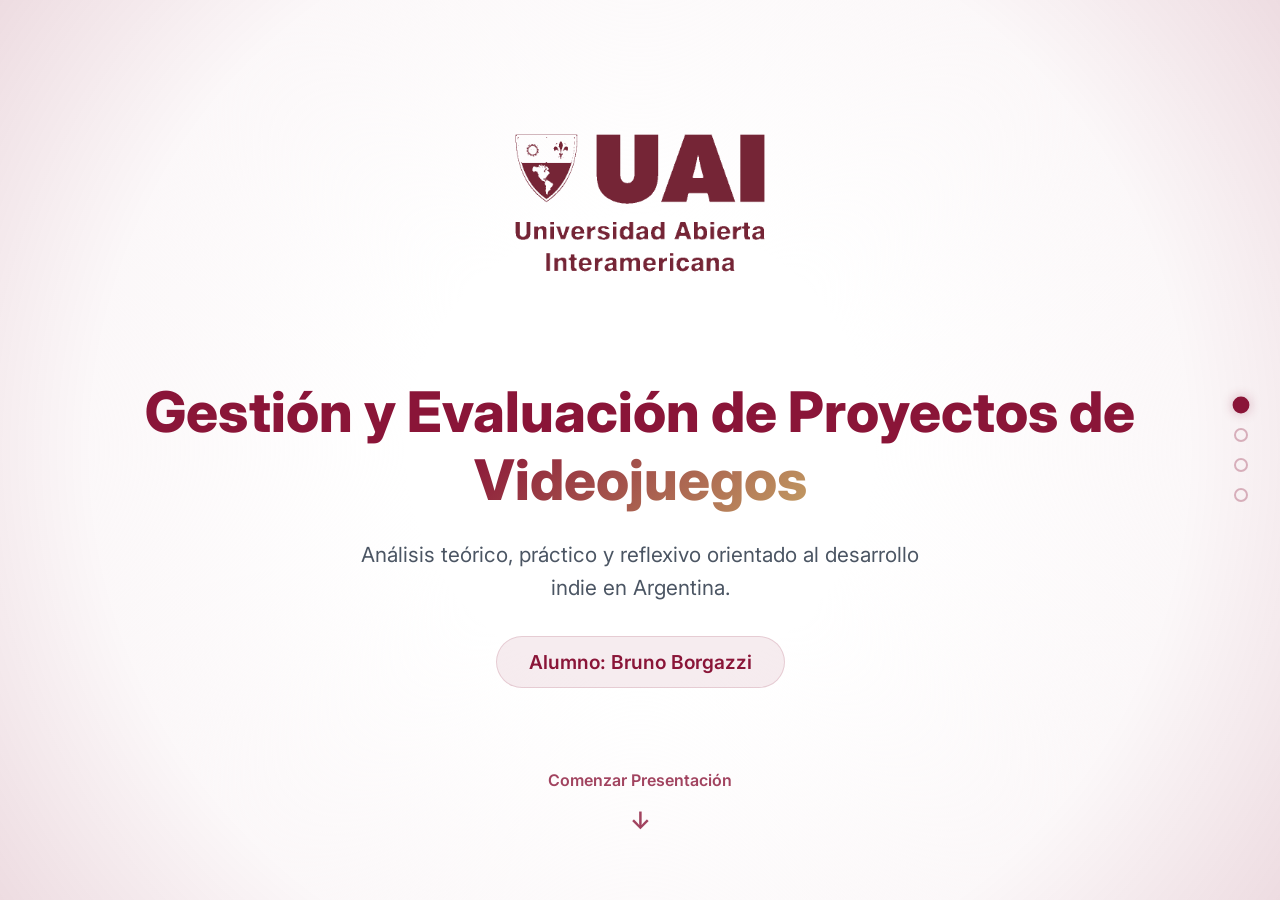
==== index.html @ 4db5673b "Initial commit con presentacion y analisis formal" ====
<!DOCTYPE html>
<html lang="es">
<head>
    <meta charset="UTF-8">
    <meta name="viewport" content="width=device-width, initial-scale=1.0">
    <title>Administración de Proyectos en Videojuegos - UAI</title>
    <meta name="description" content="Presentación interactiva de evaluación, planificación y viabilidad en proyectos de videojuegos indie.">
    <link rel="icon" type="image/svg+xml" href="favicon.svg">
    <link rel="preconnect" href="https://fonts.googleapis.com">
    <link rel="preconnect" href="https://fonts.gstatic.com" crossorigin>
    <link href="https://fonts.googleapis.com/css2?family=Inter:wght@300;400;600;800&display=swap" rel="stylesheet">
    <link rel="stylesheet" href="styles.css">
</head>
<body>
    <div class="background-effects">
    </div>

    <!-- Navegación lateral por puntos -->
    <nav class="slider-nav">
        <button class="nav-dot active" onclick="goToSlide(0)" title="Inicio"></button>
        <button class="nav-dot" onclick="goToSlide(1)" title="Parte I"></button>
        <button class="nav-dot" onclick="goToSlide(2)" title="Parte II"></button>
        <button class="nav-dot" onclick="goToSlide(3)" title="Parte III"></button>
    </nav>

    <!-- Contenedor Principal de la Presentación -->
    <div id="presentation">
        
        <!-- SLIDE 1: PORTADA -->
        <section class="slide active">
            <div class="slide-content slide-hero text-center">
                <div class="logo-container">
                    <img src="./LogoUAI-ezgif.com-remove-background.png" alt="Universidad Abierta Interamericana" class="uai-logo">
                </div>
                <h1>Gestión y Evaluación de Proyectos de <span class="text-gradient">Videojuegos</span></h1>
                <p class="subtitle">Análisis teórico, práctico y reflexivo orientado al desarrollo indie en Argentina.</p>
                <p class="student-name">Alumno: Bruno Borgazzi</p>
                
                <div class="scroll-indicator" onclick="goToSlide(1)">
                    <span>Comenzar Presentación</span>
                    <div class="arrow-down">↓</div>
                </div>
            </div>
        </section>

        <!-- SLIDE 2: PARTE I -->
        <section class="slide">
            <div class="slide-content glass-card">
                <h2 class="section-title">Parte I – Teoría</h2>
                
                <div class="content-block">
                    <h3>1. Evaluación Ex-ante, Durante y Ex-post</h3>
                    <ul class="styled-list">
                        <li><strong>Ex-ante (Antes):</strong> Fase de pre-producción. Determina si el proyecto debe hacerse. Analiza viabilidad económica, técnica y comercial. Resultado: GDD inicial.</li>
                        <li><strong>Durante (Desarrollo):</strong> Fase de producción. Monitoreo y control. Se revisan hitos (Milestones), presupuesto y calidad (ej. Scrum).</li>
                        <li><strong>Ex-post (Después):</strong> Post-lanzamiento. Análisis de resultados de ventas, recepción, y un "Post-Mortem" de lecciones aprendidas.</li>
                    </ul>
                </div>

                <div class="content-block">
                    <h3>2. Principales Criterios de Viabilidad</h3>
                    <div class="grid-cards">
                        <div class="mini-card">
                            <h4>Económica</h4>
                            <p>Fondos para el desarrollo y si el ROI esperado justifica el gasto. Financiamiento.</p>
                        </div>
                        <div class="mini-card">
                            <h4>Técnica</h4>
                            <p>Capacidad del equipo, soporte del motor gráfico y rendimiento en plataformas objetivo.</p>
                        </div>
                        <div class="mini-card">
                            <h4>Comercial</h4>
                            <p>Existencia de un mercado real, análisis del target y tendencias actuales.</p>
                        </div>
                    </div>
                </div>

                <div class="content-block">
                    <h3>3. PMI vs. Agile/Scrum</h3>
                    <div class="highlight-box">
                        <strong>Agile/Scrum es superior para Indies:</strong> El desarrollo está lleno de incertidumbre y Scrum permite probar rápido, fallar rápido y pivotar sin desperdiciar planificación rígida (como haría el PMI tradicional).
                    </div>
                </div>
            </div>
        </section>

        <!-- SLIDE 3: PARTE II -->
        <section class="slide">
            <div class="slide-content glass-card slide-scrollable">
                <h2 class="section-title">Parte II – Práctica <span class="subtitle-inline">Proyecto: "Chrono-Thief"</span></h2>
                
                <div class="content-block">
                    <h3>1. Plan de Proyecto</h3>
                    <ul class="styled-list">
                        <li><strong>Objetivos:</strong> Publicar en Steam en 12 meses, logrando 10,000 copias en Q1.</li>
                    </ul>
                    
                    <h4>Cronograma (Hitos)</h4>
                    <div class="timeline">
                        <div class="timeline-item"><strong>Mes 1-2:</strong> Pre-producción (GDD, Prototipo)</div>
                        <div class="timeline-item"><strong>Mes 3-4:</strong> Vertical Slice (1 nivel pulido)</div>
                        <div class="timeline-item"><strong>Mes 5-8:</strong> Producción de contenido</div>
                        <div class="timeline-item"><strong>Mes 9-10:</strong> Finalización e Integración</div>
                        <div class="timeline-item"><strong>Mes 11-12:</strong> QA, Beta Testing y Lanzamiento</div>
                    </div>

                    <p><strong>Presupuesto: $97,350 USD</strong> (Sueldos, Freelance, Licencias, Marketing, Contingencia)</p>
                </div>

                <div class="content-block">
                    <h3>2. Matriz de Evaluación de Riesgos</h3>
                    <div class="table-container">
                        <table>
                            <thead>
                                <tr>
                                    <th>Riesgo</th>
                                    <th>Probabilidad</th>
                                    <th>Impacto</th>
                                    <th>Mitigación</th>
                                </tr>
                            </thead>
                            <tbody>
                                <tr>
                                    <td>Retraso en arte</td>
                                    <td><span class="badge high">Alta</span></td>
                                    <td><span class="badge high">Alto</span></td>
                                    <td>Reducir scope; usar placeholders.</td>
                                </tr>
                                <tr>
                                    <td>Fuga de personal</td>
                                    <td><span class="badge medium">Media</span></td>
                                    <td><span class="badge critical">Crítico</span></td>
                                    <td>Código limpio; Control de Versiones.</td>
                                </tr>
                                <tr>
                                    <td>Falta presupuesto</td>
                                    <td><span class="badge medium">Media</span></td>
                                    <td><span class="badge critical">Crítico</span></td>
                                    <td>Buscar funding temprano; plan de recorte.</td>
                                </tr>
                                <tr>
                                    <td>Bugs críticos</td>
                                    <td><span class="badge high">Alta</span></td>
                                    <td><span class="badge medium">Medio</span></td>
                                    <td>QA y playtesting desde el mes 3.</td>
                                </tr>
                            </tbody>
                        </table>
                    </div>
                </div>

                <div class="content-block">
                    <h3>3. Informe de Viabilidad</h3>
                    <p>El proyecto es <strong>factible</strong> controlando el alcance. Económicamente realista para la región (requiere publisher post-Vertical Slice). Bajo riesgo técnico y buen mercado de nicho en Steam.</p>
                </div>
            </div>
        </section>

        <!-- SLIDE 4: PARTE III -->
        <section class="slide">
            <div class="slide-content glass-card">
                <h2 class="section-title">Parte III – Reflexión Crítica</h2>
                
                <div class="content-block">
                    <h3>1. Rol de la administración en Argentina</h3>
                    <p>En el país, es una herramienta de <strong>supervivencia</strong>. Las variables macroeconómicas obligan a la agilidad; un mal cálculo devela los fondos. Agile es vital para tener productos listos rápidamente. Además, es clave gestionar sin <em>crunch</em> para retener el talento local frente al mercado exterior.</p>
                </div>

                <div class="content-block">
                    <h3>2. Escalabilidad a nivel Global/AAA</h3>
                    <ul class="styled-list">
                        <li><strong>Modelo Híbrido:</strong> Cascada para planificación macro con inversores, y Scrum para equipos pequeños (escuadrones).</li>
                        <li><strong>Departamentalización:</strong> Roles dedicados estrictos (Productor Ejecutivo, QA Leads, Directores de Arte).</li>
                        <li><strong>Gestión de Riesgos Internacional:</strong> Contemplar presupuesto para localización masiva, certificación en consolas (TRC/Lotcheck) y eventos globales.</li>
                    </ul>
                </div>
                
                <div class="scroll-indicator end-presentation" onclick="goToSlide(0)">
                    <span>Volver al Inicio</span>
                    <div class="arrow-down" style="transform: rotate(180deg);">↑</div>
                </div>
            </div>
        </section>

    </div>

    <script>
        const slides = document.querySelectorAll('.slide');
        const dots = document.querySelectorAll('.nav-dot');
        let currentSlide = 0;
        let isAnimating = false;
        let isMobile = window.innerWidth <= 768;

        window.addEventListener('resize', () => {
            isMobile = window.innerWidth <= 768;
        });

        function goToSlide(n) {
            if (isAnimating || n < 0 || n >= slides.length || n === currentSlide) return;
            isAnimating = true;
            
            // Determinar dirección de animación
            const direction = n > currentSlide ? 1 : -1;
            
            // Actualizar visualmente la clase active de las diapositivas
            slides[currentSlide].classList.remove('active');
            
            if (isMobile) {
                slides[currentSlide].style.transform = `translateX(${direction * -50}px)`;
            } else {
                slides[currentSlide].style.transform = `translateY(${direction * -20}px)`;
            }
            
            slides[currentSlide].style.opacity = '0';
            slides[currentSlide].style.visibility = 'hidden';

            currentSlide = n;
            
            slides[currentSlide].classList.add('active');
            slides[currentSlide].style.transform = isMobile ? 'translateX(0)' : 'translateY(0)';
            slides[currentSlide].style.opacity = '1';
            slides[currentSlide].style.visibility = 'visible';

            // Actualizar puntos de navegación
            dots.forEach(dot => dot.classList.remove('active'));
            dots[currentSlide].classList.add('active');

            setTimeout(() => { isAnimating = false; }, 800);
        }

        // Evento de scroll (rueda del ratón o trackpad)
        window.addEventListener('wheel', (e) => {
            // Si es móvil, no cambiamos de slide con scroll vertical para dejar leer tranquilo
            if (isMobile) return; 

            // Ignorar scroll si estamos haciendo scroll dentro de una slide muy larga
            const scrollableElement = slides[currentSlide].querySelector('.slide-scrollable');
            if (scrollableElement) {
                const isScrollingDown = e.deltaY > 0;
                const isScrollingUp = e.deltaY < 0;
                
                const isAtTop = scrollableElement.scrollTop === 0;
                const isAtBottom = scrollableElement.scrollTop + scrollableElement.clientHeight >= scrollableElement.scrollHeight - 1;

                if ((isScrollingDown && !isAtBottom) || (isScrollingUp && !isAtTop)) {
                    return; // Permitir el scroll interno del elemento
                }
            }

            if (e.deltaY > 50) {
                goToSlide(currentSlide + 1);
            } else if (e.deltaY < -50) {
                goToSlide(currentSlide - 1);
            }
        });

        // Eventos de teclado (flechas)
        window.addEventListener('keydown', (e) => {
            if (e.key === 'ArrowDown' || e.key === 'ArrowRight' || e.key === ' ') {
                goToSlide(currentSlide + 1);
            } else if (e.key === 'ArrowUp' || e.key === 'ArrowLeft') {
                goToSlide(currentSlide - 1);
            }
        });

        // Eventos táctiles para móviles (Solo Horizontal / Libro)
        let touchStartX = 0;
        let touchEndX = 0;

        window.addEventListener('touchstart', e => { 
            // En móvil detectamos el movimiento horizontal (X)
            touchStartX = e.changedTouches[0].screenX; 
        });
        
        window.addEventListener('touchend', e => { 
            if (isMobile) {
                touchEndX = e.changedTouches[0].screenX; 
                // Deslizar izquierda pasa a la siguiente, deslizar derecha a la anterior
                if (touchStartX - touchEndX > 50) goToSlide(currentSlide + 1);
                if (touchStartX - touchEndX < -50) goToSlide(currentSlide - 1);
            }
        });

    </script>
</body>
</html>
---- styles.css ----
:root {
    /* UAI Formal Theme - Light Mode */
    --bg-color: #ffffff;
    --text-main: #1f2937;
    --text-muted: #4b5563;
    --primary: #8a1538; /* UAI Burgundy/Bordeaux */
    --primary-glow: rgba(138, 21, 56, 0.1);
    --secondary: #c29b62; /* Gold accent */
    --glass-bg: rgba(255, 255, 255, 0.85);
    --glass-border: rgba(138, 21, 56, 0.15);
    
    --badge-high: #d97706; /* Darker for light bg */
    --badge-medium: #2563eb;
    --badge-critical: #dc2626;
}

* {
    margin: 0;
    padding: 0;
    box-sizing: border-box;
}

body {
    font-family: 'Inter', sans-serif;
    background-color: var(--bg-color);
    color: var(--text-main);
    line-height: 1.6;
    overflow: hidden; /* Evitar el scroll del navegador general */
    position: relative;
    height: 100vh;
    width: 100vw;
}

/* Background effects */
.background-effects {
    position: fixed;
    top: 0;
    left: 0;
    width: 100vw;
    height: 100vh;
    z-index: -1;
    overflow: hidden;
    background: radial-gradient(circle at center, #ffffff 30%, rgba(138, 21, 56, 0.03) 70%, rgba(138, 21, 56, 0.15) 100%);
}



/* Slide Navigation Dots */
.slider-nav {
    position: fixed;
    right: 2rem;
    top: 50%;
    transform: translateY(-50%);
    display: flex;
    flex-direction: column;
    gap: 1rem;
    z-index: 100;
}

.nav-dot {
    width: 14px;
    height: 14px;
    border-radius: 50%;
    border: 2px solid rgba(138, 21, 56, 0.3);
    background: transparent;
    cursor: pointer;
    transition: all 0.3s ease;
}

.nav-dot:hover {
    border-color: var(--primary);
    background: rgba(138, 21, 56, 0.1);
}

.nav-dot.active {
    background: var(--primary);
    border-color: var(--primary);
    transform: scale(1.2);
    box-shadow: 0 0 10px rgba(138, 21, 56, 0.3);
}

/* Presentation Container */
#presentation {
    width: 100%;
    height: 100%;
    position: relative;
}

/* Slide Styling */
.slide {
    position: absolute;
    top: 0;
    left: 0;
    width: 100%;
    height: 100%;
    display: flex;
    align-items: center;
    justify-content: center;
    padding: 2rem 4rem;
    opacity: 0;
    visibility: hidden;
    transform: translateY(20px);
    transition: opacity 0.8s ease, transform 0.8s ease, visibility 0.8s;
}

.slide.active {
    opacity: 1;
    visibility: visible;
    transform: translateY(0);
}

.slide-content {
    max-width: 1000px;
    width: 100%;
    max-height: 90vh; /* Permite scroll interno si es muy largo */
}

.slide-scrollable {
    overflow-y: auto;
    padding-right: 1rem;
}

/* Custom Scrollbar for internal scroll */
.slide-scrollable::-webkit-scrollbar {
    width: 8px;
}
.slide-scrollable::-webkit-scrollbar-track {
    background: rgba(138, 21, 56, 0.05); 
    border-radius: 4px;
}
.slide-scrollable::-webkit-scrollbar-thumb {
    background: var(--primary); 
    border-radius: 4px;
}

/* Hero Slide */
.slide-hero {
    display: flex;
    flex-direction: column;
    align-items: center;
    justify-content: center;
}

.text-center {
    text-align: center;
}

.logo-container {
    margin-bottom: 2rem;
    background: transparent;
    padding: 0;
}

.uai-logo {
    max-width: 280px;
    height: auto;
    object-fit: contain;
}

h1 {
    font-size: 3.5rem;
    font-weight: 800;
    margin-bottom: 1.5rem;
    line-height: 1.2;
    color: var(--primary);
}

.text-gradient {
    background: linear-gradient(135deg, var(--primary), var(--secondary));
    -webkit-background-clip: text;
    -webkit-text-fill-color: transparent;
    background-clip: text;
}

.subtitle {
    font-size: 1.3rem;
    color: var(--text-muted);
    font-weight: 400;
    max-width: 600px;
    margin: 0 auto;
}

.student-name {
    font-size: 1.2rem;
    font-weight: 600;
    color: var(--primary);
    margin-top: 2rem;
    background: rgba(138, 21, 56, 0.08);
    padding: 0.6rem 2rem;
    border-radius: 30px;
    border: 1px solid rgba(138, 21, 56, 0.15);
}

.scroll-indicator {
    margin-top: 4rem;
    cursor: pointer;
    display: flex;
    flex-direction: column;
    align-items: center;
    color: var(--primary);
    font-weight: 600;
    opacity: 0.8;
    transition: opacity 0.3s, transform 0.3s;
}

.scroll-indicator:hover {
    opacity: 1;
    transform: translateY(5px);
}

.arrow-down {
    margin-top: 0.5rem;
    font-size: 1.5rem;
    animation: bounce 2s infinite;
}

@keyframes bounce {
    0%, 20%, 50%, 80%, 100% { transform: translateY(0); }
    40% { transform: translateY(-10px); }
    60% { transform: translateY(-5px); }
}

/* Glass Cards */
.glass-card {
    background: var(--glass-bg);
    backdrop-filter: blur(12px);
    -webkit-backdrop-filter: blur(12px);
    border: 1px solid var(--glass-border);
    border-radius: 16px;
    padding: 3rem;
    box-shadow: 0 10px 40px rgba(0, 0, 0, 0.05);
    border-top: 4px solid var(--primary); /* Accento formal en borde superior */
}

.section-title {
    font-size: 2.2rem;
    font-weight: 700;
    margin-bottom: 2rem;
    border-bottom: 2px solid var(--glass-border);
    padding-bottom: 0.5rem;
    display: flex;
    align-items: center;
    gap: 1rem;
    color: var(--primary);
}

.subtitle-inline {
    font-size: 1rem;
    font-weight: 600;
    color: var(--primary);
    background: rgba(194, 155, 98, 0.2);
    padding: 0.2rem 0.8rem;
    border-radius: 20px;
}

.content-block {
    margin-bottom: 1.8rem;
}

.content-block h3 {
    font-size: 1.4rem;
    color: var(--primary);
    margin-bottom: 0.8rem;
}

.content-block h4 {
    font-size: 1.1rem;
    color: var(--text-muted);
    margin: 1.5rem 0 0.5rem;
    font-weight: 600;
}

/* Typography & Lists */
p {
    margin-bottom: 1rem;
}

.styled-list {
    list-style: none;
}

.styled-list li {
    position: relative;
    padding-left: 1.5rem;
    margin-bottom: 0.8rem;
}

.styled-list li::before {
    content: "■";
    position: absolute;
    left: 0;
    color: var(--secondary);
    font-size: 0.8em;
    top: 0.25em;
}

/* Highlight Box */
.highlight-box {
    background: rgba(138, 21, 56, 0.05);
    border-left: 4px solid var(--primary);
    padding: 1.2rem 1.5rem;
    border-radius: 0 8px 8px 0;
    margin-top: 1rem;
}

/* Grid Cards */
.grid-cards {
    display: grid;
    grid-template-columns: repeat(auto-fit, minmax(200px, 1fr));
    gap: 1rem;
    margin-top: 1rem;
}

.mini-card {
    background: #ffffff;
    border: 1px solid var(--glass-border);
    padding: 1.2rem;
    border-radius: 12px;
    box-shadow: 0 2px 10px rgba(0,0,0,0.02);
}

.mini-card h4 {
    margin-top: 0;
    color: var(--primary);
    border-bottom: 1px solid var(--glass-border);
    padding-bottom: 0.5rem;
}

/* Timeline */
.timeline {
    border-left: 2px solid var(--secondary);
    padding-left: 1.5rem;
    margin-top: 1rem;
    margin-bottom: 1rem;
}

.timeline-item {
    position: relative;
    margin-bottom: 0.5rem;
}

.timeline-item::before {
    content: "";
    position: absolute;
    left: -1.85rem;
    top: 0.4rem;
    width: 10px;
    height: 10px;
    border-radius: 50%;
    background: var(--primary);
    box-shadow: 0 0 10px var(--primary-glow);
}

/* Tables */
.table-container {
    overflow-x: auto;
    margin-top: 1rem;
}

table {
    width: 100%;
    border-collapse: collapse;
    background: #ffffff;
    border-radius: 8px;
    overflow: hidden;
    border: 1px solid var(--glass-border);
}

th, td {
    padding: 0.8rem 1rem;
    text-align: left;
    border-bottom: 1px solid var(--glass-border);
}

th {
    background: rgba(138, 21, 56, 0.05);
    font-weight: 700;
    color: var(--primary);
}

tr:hover td {
    background: rgba(138, 21, 56, 0.02);
}

/* Badges */
.badge {
    padding: 0.2rem 0.6rem;
    border-radius: 12px;
    font-size: 0.85rem;
    font-weight: 600;
}

.badge.high { background: rgba(245, 158, 11, 0.15); color: var(--badge-high); }
.badge.medium { background: rgba(59, 130, 246, 0.15); color: var(--badge-medium); }
.badge.critical { background: rgba(239, 68, 68, 0.15); color: var(--badge-critical); }

/* Responsive / Mobile */
@media (max-width: 768px) {
    body {
        font-size: 15px; /* Un poquito más grande para mejor lectura */
    }

    .slide { 
        padding: 2.5rem 1rem 3rem 1rem; /* Reducimos el padding general */
        align-items: flex-start; 
    }

    .slide-content {
        max-height: 88vh; /* Aprovechamos casi toda la altura */
    }

    /* Quitamos el "modal" para dejar el texto libre y aprovechar todo el ancho */
    .glass-card { 
        background: transparent;
        backdrop-filter: none;
        -webkit-backdrop-filter: none;
        border: none;
        box-shadow: none;
        padding: 0;
        border-top: none;
    }

    .uai-logo {
        max-width: 180px;
    }

    h1 { 
        font-size: 2rem; 
        margin-bottom: 1rem;
    }

    .subtitle {
        font-size: 1.1rem;
    }

    .student-name {
        font-size: 1rem;
        padding: 0.5rem 1.5rem;
        margin-top: 1.5rem;
    }

    .section-title { 
        font-size: 1.6rem; 
        flex-direction: column;
        align-items: flex-start;
        gap: 0.5rem;
        border-bottom-width: 3px; /* Reforzamos la línea ya que no hay borde de tarjeta */
    }

    .content-block {
        margin-bottom: 1.5rem;
    }

    .content-block h3 {
        font-size: 1.25rem;
    }

    /* Slider Nav abajo horizontal en móviles */
    .slider-nav { 
        top: auto;
        bottom: 1rem;
        right: 50%;
        transform: translateX(50%);
        flex-direction: row;
        background: rgba(255, 255, 255, 0.9); /* Fondecito sutil para que los botones se vean bien */
        padding: 0.3rem 1rem;
        border-radius: 20px;
        box-shadow: 0 2px 10px rgba(0,0,0,0.05);
    }

    .nav-dot {
        width: 12px;
        height: 12px;
    }
}
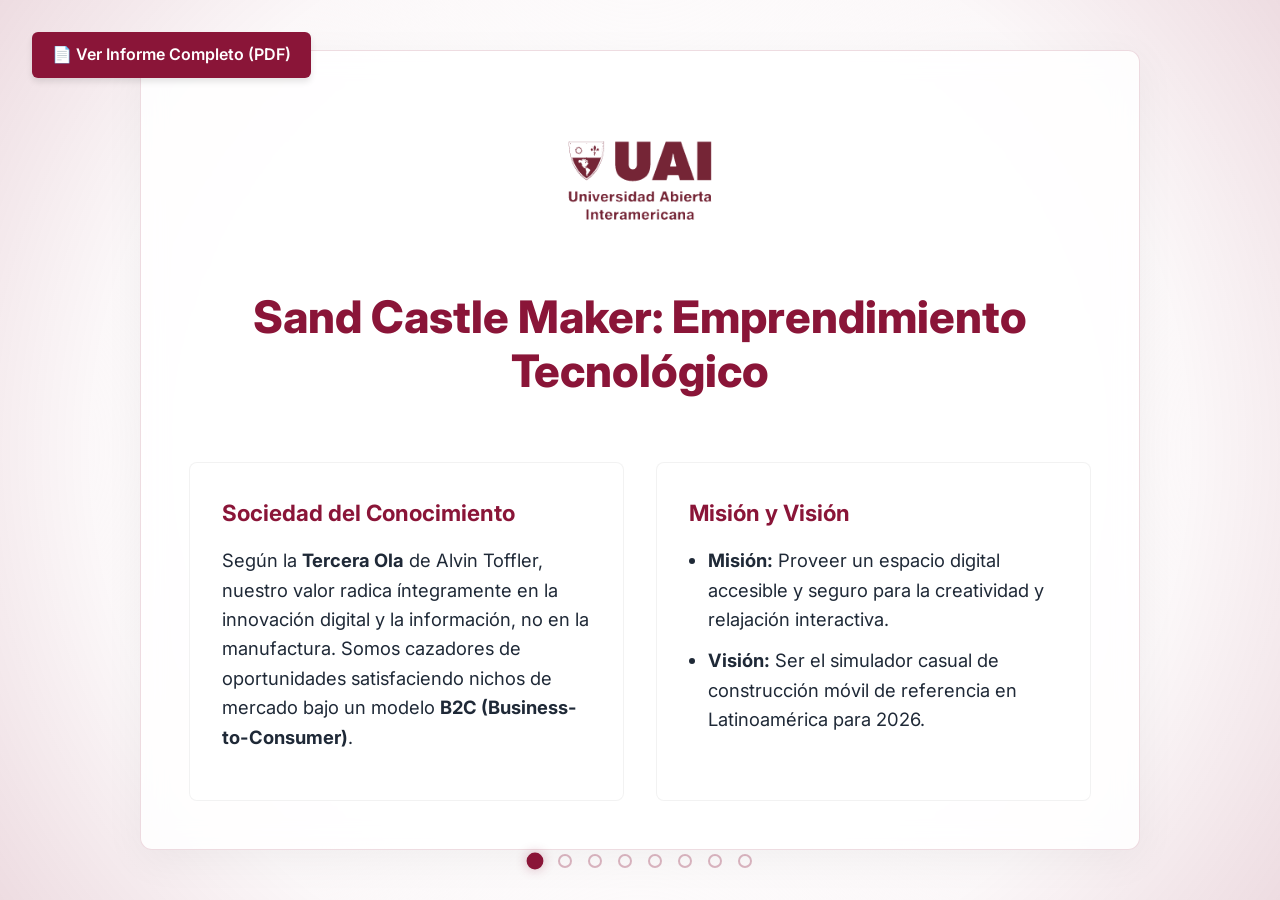
==== commit 31554f2f: "Set index.html to new presentation" ====
--- a/index.html
+++ b/index.html
@@ -3,181 +3,241 @@
 <head>
     <meta charset="UTF-8">
     <meta name="viewport" content="width=device-width, initial-scale=1.0">
-    <title>Administración de Proyectos en Videojuegos - UAI</title>
-    <meta name="description" content="Presentación interactiva de evaluación, planificación y viabilidad en proyectos de videojuegos indie.">
+    <title>Modelo de Negocios - Sand Castle Maker</title>
     <link rel="icon" type="image/svg+xml" href="favicon.svg">
     <link rel="preconnect" href="https://fonts.googleapis.com">
     <link rel="preconnect" href="https://fonts.gstatic.com" crossorigin>
     <link href="https://fonts.googleapis.com/css2?family=Inter:wght@300;400;600;800&display=swap" rel="stylesheet">
     <link rel="stylesheet" href="styles.css">
+    <style>
+        .pdf-button { position: fixed; top: 2rem; left: 2rem; z-index: 1000; background-color: var(--primary); color: white; padding: 10px 20px; border-radius: 6px; text-decoration: none; font-weight: 600; box-shadow: 0 4px 6px rgba(0,0,0,0.1); transition: all 0.3s ease; display: flex; align-items: center; gap: 8px; }
+        .pdf-button:hover { transform: scale(1.05); background-color: #6a0d28; color: white; }
+        .slider-nav { top: auto; bottom: 2rem; right: 50%; transform: translateX(50%); flex-direction: row; }
+        .slide { transform: translateX(50vw); }
+        .slide-content { max-width: 1000px; width: 100%; }
+        .glass-card { background: var(--glass-bg); border: 1px solid var(--glass-border); padding: 3rem; border-radius: 12px; }
+        .uai-logo { max-height: 160px; margin-bottom: 2rem; }
+        .grid-2 { display: grid; grid-template-columns: 1fr 1fr; gap: 2rem; text-align: left; margin-top: 2rem; }
+        .card-inner { background: rgba(255,255,255,0.6); padding: 2rem; border-radius: 8px; border: 1px solid rgba(0,0,0,0.05); }
+        h3 { color: var(--primary); margin-bottom: 15px; font-size: 1.4rem; }
+        ul { padding-left: 1.2rem; }
+        li { margin-bottom: 12px; font-size: 1.15rem; line-height: 1.6; }
+        p { font-size: 1.15rem; line-height: 1.6; }
+    </style>
 </head>
 <body>
-    <div class="background-effects">
-    </div>
-
-    <!-- Navegación lateral por puntos -->
+    <div class="background-effects"></div>
+
+    <a href="formal_scm.html" class="pdf-button" target="_blank">
+        📄 Ver Informe Completo (PDF)
+    </a>
+
     <nav class="slider-nav">
-        <button class="nav-dot active" onclick="goToSlide(0)" title="Inicio"></button>
-        <button class="nav-dot" onclick="goToSlide(1)" title="Parte I"></button>
-        <button class="nav-dot" onclick="goToSlide(2)" title="Parte II"></button>
-        <button class="nav-dot" onclick="goToSlide(3)" title="Parte III"></button>
+        <button class="nav-dot active" onclick="goToSlide(0)" title="1. Identidad"></button>
+        <button class="nav-dot" onclick="goToSlide(1)" title="2. Contexto (PESTEL)"></button>
+        <button class="nav-dot" onclick="goToSlide(2)" title="3. Segmentación"></button>
+        <button class="nav-dot" onclick="goToSlide(3)" title="4. Estrategia (Porter)"></button>
+        <button class="nav-dot" onclick="goToSlide(4)" title="5. Comercialización (4Ps)"></button>
+        <button class="nav-dot" onclick="goToSlide(5)" title="6. Agenda Estratégica"></button>
+        <button class="nav-dot" onclick="goToSlide(6)" title="7. Finanzas (VAN/TIR)"></button>
+        <button class="nav-dot" onclick="goToSlide(7)" title="8. Métricas (BSC/NPS)"></button>
     </nav>
 
-    <!-- Contenedor Principal de la Presentación -->
     <div id="presentation">
         
-        <!-- SLIDE 1: PORTADA -->
-        <section class="slide active">
-            <div class="slide-content slide-hero text-center">
-                <div class="logo-container">
-                    <img src="./LogoUAI-ezgif.com-remove-background.png" alt="Universidad Abierta Interamericana" class="uai-logo">
-                </div>
-                <h1>Gestión y Evaluación de Proyectos de <span class="text-gradient">Videojuegos</span></h1>
-                <p class="subtitle">Análisis teórico, práctico y reflexivo orientado al desarrollo indie en Argentina.</p>
-                <p class="student-name">Alumno: Bruno Borgazzi</p>
-                
-                <div class="scroll-indicator" onclick="goToSlide(1)">
-                    <span>Comenzar Presentación</span>
-                    <div class="arrow-down">↓</div>
-                </div>
-            </div>
-        </section>
-
-        <!-- SLIDE 2: PARTE I -->
-        <section class="slide">
-            <div class="slide-content glass-card">
-                <h2 class="section-title">Parte I – Teoría</h2>
-                
-                <div class="content-block">
-                    <h3>1. Evaluación Ex-ante, Durante y Ex-post</h3>
-                    <ul class="styled-list">
-                        <li><strong>Ex-ante (Antes):</strong> Fase de pre-producción. Determina si el proyecto debe hacerse. Analiza viabilidad económica, técnica y comercial. Resultado: GDD inicial.</li>
-                        <li><strong>Durante (Desarrollo):</strong> Fase de producción. Monitoreo y control. Se revisan hitos (Milestones), presupuesto y calidad (ej. Scrum).</li>
-                        <li><strong>Ex-post (Después):</strong> Post-lanzamiento. Análisis de resultados de ventas, recepción, y un "Post-Mortem" de lecciones aprendidas.</li>
+        <!-- SLIDE 1 -->
+        <section class="slide active" style="transform: translateX(0); opacity: 1; visibility: visible;">
+            <div class="slide-content slide-hero text-center glass-card">
+                <img src="./LogoUAI-ezgif.com-remove-background.png" alt="UAI" class="uai-logo">
+                <h1 style="font-size: 2.8rem; margin-bottom: 2rem;">Sand Castle Maker: <span style="color: var(--primary);">Emprendimiento Tecnológico</span></h1>
+                
+                <div class="grid-2">
+                    <div class="card-inner">
+                        <h3>Sociedad del Conocimiento</h3>
+                        <p>Según la <strong>Tercera Ola</strong> de Alvin Toffler, nuestro valor radica íntegramente en la innovación digital y la información, no en la manufactura. Somos cazadores de oportunidades satisfaciendo nichos de mercado bajo un modelo <strong>B2C (Business-to-Consumer)</strong>.</p>
+                    </div>
+                    <div class="card-inner">
+                        <h3>Misión y Visión</h3>
+                        <ul>
+                            <li><strong>Misión:</strong> Proveer un espacio digital accesible y seguro para la creatividad y relajación interactiva.</li>
+                            <li><strong>Visión:</strong> Ser el simulador casual de construcción móvil de referencia en Latinoamérica para 2026.</li>
+                        </ul>
+                    </div>
+                </div>
+            </div>
+        </section>
+
+        <!-- SLIDE 2 -->
+        <section class="slide">
+            <div class="slide-content glass-card text-center">
+                <h2 style="color: var(--primary); font-size: 2.2rem; margin-bottom: 2rem;">2. Análisis de Contexto (PESTEL)</h2>
+                <p>Auditoría externa para identificar situaciones críticas del macroambiente.</p>
+                
+                <div class="grid-2">
+                    <div class="card-inner" style="border-left: 5px solid #22c55e;">
+                        <h3 style="color: #16a34a;">🟢 Oportunidades</h3>
+                        <ul>
+                            <li><strong>Sociocultural:</strong> Aumento sostenido en la demanda de juegos "cozy" y relajantes que ayuden a mitigar el estrés urbano.</li>
+                            <li><strong>Tecnológico:</strong> Altísimo crecimiento en la adopción y potencia de smartphones de gama media en LatAm.</li>
+                        </ul>
+                    </div>
+                    <div class="card-inner" style="border-left: 5px solid #ef4444;">
+                        <h3 style="color: #dc2626;">🔴 Amenazas</h3>
+                        <ul>
+                            <li><strong>Competitivo:</strong> Extrema saturación en la Play Store. Las barreras de entrada son bajas, pero las barreras de visibilidad son altísimas.</li>
+                            <li><strong>Riesgo Técnico:</strong> Peligro de clonación rápida por competidores con mayor poder de capital si el juego se vuelve viral.</li>
+                        </ul>
+                    </div>
+                </div>
+            </div>
+        </section>
+
+        <!-- SLIDE 3 -->
+        <section class="slide">
+            <div class="slide-content glass-card text-center">
+                <h2 style="color: var(--primary); font-size: 2.2rem; margin-bottom: 2rem;">3. Segmentación y Mercado Potencial</h2>
+                
+                <div class="card-inner" style="margin-bottom: 2rem;">
+                    <h3>Criterios de Segmentación Eficaz</h3>
+                    <p>El segmento elegido es <strong>mensurable, accesible y sustancial</strong>. Agrupamos a los consumidores por sus deseos y preferencias de ocio digital interactivo.</p>
+                </div>
+
+                <div class="grid-2">
+                    <div class="card-inner">
+                        <h3>Segmento Objetivo (Target)</h3>
+                        <ul>
+                            <li>Jugadores casuales de plataformas móviles.</li>
+                            <li>Enfoque principal en Generación Z y Millennials.</li>
+                            <li>Interesados en experiencias creativas (Sandboxes).</li>
+                        </ul>
+                    </div>
+                    <div class="card-inner">
+                        <h3>Mercado Potencial</h3>
+                        <ul>
+                            <li>Usuarios globales de Android (tamaño masivo).</li>
+                            <li>Fotografía en el tiempo: Actualmente consumen contenido pasivo (videos) o juegos de alta intensidad, buscando un respiro en propuestas relajantes.</li>
+                        </ul>
+                    </div>
+                </div>
+            </div>
+        </section>
+
+        <!-- SLIDE 4 -->
+        <section class="slide">
+            <div class="slide-content glass-card text-center">
+                <h2 style="color: var(--primary); font-size: 2.2rem; margin-bottom: 2rem;">4. Estrategia Competitiva (Porter)</h2>
+                
+                <div class="card-inner" style="text-align: left;">
+                    <h3>Posicionamiento por Diferenciación</h3>
+                    <p style="margin-bottom: 1.5rem;">Según el modelo de Ventaja Competitiva de Porter, en una industria atractiva pero saturada, debemos evitar competir frontalmente donde somos débiles.</p>
+                    <ul>
+                        <li><strong>Evitamos competir en gráficos fotorrealistas</strong> (competencias centrales de empresas AAA).</li>
+                        <li><strong>Foco de Diferenciación:</strong> Exclusividad en mecánicas específicas de simulación (físicas fluidas con nuestro script <em>WetSandBehavior</em>).</li>
+                        <li><strong>Nichos Inexplorados:</strong> Temática de esculpir castillos de arena, que carece de competidores directos de peso en dispositivos móviles.</li>
                     </ul>
                 </div>
-
-                <div class="content-block">
-                    <h3>2. Principales Criterios de Viabilidad</h3>
-                    <div class="grid-cards">
-                        <div class="mini-card">
-                            <h4>Económica</h4>
-                            <p>Fondos para el desarrollo y si el ROI esperado justifica el gasto. Financiamiento.</p>
+            </div>
+        </section>
+
+        <!-- SLIDE 5 -->
+        <section class="slide">
+            <div class="slide-content glass-card text-center">
+                <h2 style="color: var(--primary); font-size: 2.2rem; margin-bottom: 2rem;">5. Comercialización y TICs (Las 4 "P")</h2>
+                
+                <div class="grid-2">
+                    <div class="card-inner">
+                        <h3 style="color: var(--primary);">📦 Producto & 💰 Precio</h3>
+                        <ul>
+                            <li><strong>Producto:</strong> Videojuego interactivo. Bien puramente intangible.</li>
+                            <li><strong>Precio:</strong> Estructura Freemium. El acceso es gratuito para favorecer la masividad, monetizando mediante impresiones de anuncios (Ads) y microtransacciones opcionales.</li>
+                        </ul>
+                    </div>
+                    <div class="card-inner">
+                        <h3 style="color: var(--primary);">📍 Plaza & 📢 Promoción</h3>
+                        <ul>
+                            <li><strong>Plaza (TICs):</strong> Distribución 100% digital mundial mediante ecosistemas de plataformas (Google Play Store).</li>
+                            <li><strong>Promoción:</strong> Estrategias ASO (App Store Optimization) y uso de redes sociales para obtener <em>Feedback instantáneo</em> del consumidor (comunicación bidireccional ágil).</li>
+                        </ul>
+                    </div>
+                </div>
+            </div>
+        </section>
+
+        <!-- SLIDE 6 -->
+        <section class="slide">
+            <div class="slide-content glass-card text-center">
+                <h2 style="color: var(--primary); font-size: 2.2rem; margin-bottom: 2rem;">6. Agenda Estratégica</h2>
+                <p>Plan de trabajo para lograr la posición estratégica deseada y asegurar la ventaja competitiva sostenible.</p>
+                
+                <div style="background: rgba(138,21,56,0.05); padding: 2rem; border-radius: 8px; border-left: 5px solid var(--primary); text-align: left; margin-top: 2rem;">
+                    <h3 style="margin-bottom: 1.5rem;">Programa de Acción Específico (6 Meses)</h3>
+                    <ul style="list-style: none; padding: 0;">
+                        <li style="margin-bottom: 1.5rem; padding: 1.5rem; background: white; border-radius: 6px; box-shadow: 0 2px 4px rgba(0,0,0,0.05);">
+                            <strong>📍 Hito 1 (Mes 1): Prototipo Core.</strong> Validación tecnológica de las físicas de arena. Objetivo: Reducir percepción de riesgo técnico.
+                        </li>
+                        <li style="margin-bottom: 1.5rem; padding: 1.5rem; background: white; border-radius: 6px; box-shadow: 0 2px 4px rgba(0,0,0,0.05);">
+                            <strong>📍 Hito 2 (Mes 3): Beta Cerrada.</strong> Ejecución de testing (QA) con panel de usuarios. Objetivo: Identificar fallas e implementar correcciones antes de la apertura.
+                        </li>
+                        <li style="padding: 1.5rem; background: white; border-radius: 6px; box-shadow: 0 2px 4px rgba(0,0,0,0.05);">
+                            <strong>📍 Hito 3 (Mes 6): Lanzamiento Oficial.</strong> Publicación en Google Play. Meta del Hito: Alcanzar las primeras 5,000 descargas (Q1).
+                        </li>
+                    </ul>
+                </div>
+            </div>
+        </section>
+
+        <!-- SLIDE 7 -->
+        <section class="slide">
+            <div class="slide-content glass-card text-center">
+                <h2 style="color: var(--primary); font-size: 2.2rem; margin-bottom: 2rem;">7. Finanzas y Valuación del Proyecto</h2>
+                
+                <div class="grid-2">
+                    <div class="card-inner">
+                        <h3>Presupuesto Base (Q = 5000)</h3>
+                        <ul style="margin-bottom: 1rem;">
+                            <li><strong>Materia Prima:</strong> $25 (Cuenta Play Store). Insumo directo e indispensable.</li>
+                            <li><strong>MOD (Mano de Obra):</strong> $5,000 (500hs estimadas).</li>
+                            <li><strong>Carga Fabril (CF):</strong> $1,500 (Luz, internet, PCs).</li>
+                        </ul>
+                        <div style="background: var(--primary-glow); padding: 10px; border-radius: 6px; font-weight: 600;">
+                            Costo Total: $6,525 <br> Costo Estándar Unitario: $1.30
                         </div>
-                        <div class="mini-card">
-                            <h4>Técnica</h4>
-                            <p>Capacidad del equipo, soporte del motor gráfico y rendimiento en plataformas objetivo.</p>
-                        </div>
-                        <div class="mini-card">
-                            <h4>Comercial</h4>
-                            <p>Existencia de un mercado real, análisis del target y tendencias actuales.</p>
-                        </div>
-                    </div>
-                </div>
-
-                <div class="content-block">
-                    <h3>3. PMI vs. Agile/Scrum</h3>
-                    <div class="highlight-box">
-                        <strong>Agile/Scrum es superior para Indies:</strong> El desarrollo está lleno de incertidumbre y Scrum permite probar rápido, fallar rápido y pivotar sin desperdiciar planificación rígida (como haría el PMI tradicional).
-                    </div>
-                </div>
-            </div>
-        </section>
-
-        <!-- SLIDE 3: PARTE II -->
-        <section class="slide">
-            <div class="slide-content glass-card slide-scrollable">
-                <h2 class="section-title">Parte II – Práctica <span class="subtitle-inline">Proyecto: "Chrono-Thief"</span></h2>
-                
-                <div class="content-block">
-                    <h3>1. Plan de Proyecto</h3>
-                    <ul class="styled-list">
-                        <li><strong>Objetivos:</strong> Publicar en Steam en 12 meses, logrando 10,000 copias en Q1.</li>
-                    </ul>
-                    
-                    <h4>Cronograma (Hitos)</h4>
-                    <div class="timeline">
-                        <div class="timeline-item"><strong>Mes 1-2:</strong> Pre-producción (GDD, Prototipo)</div>
-                        <div class="timeline-item"><strong>Mes 3-4:</strong> Vertical Slice (1 nivel pulido)</div>
-                        <div class="timeline-item"><strong>Mes 5-8:</strong> Producción de contenido</div>
-                        <div class="timeline-item"><strong>Mes 9-10:</strong> Finalización e Integración</div>
-                        <div class="timeline-item"><strong>Mes 11-12:</strong> QA, Beta Testing y Lanzamiento</div>
-                    </div>
-
-                    <p><strong>Presupuesto: $97,350 USD</strong> (Sueldos, Freelance, Licencias, Marketing, Contingencia)</p>
-                </div>
-
-                <div class="content-block">
-                    <h3>2. Matriz de Evaluación de Riesgos</h3>
-                    <div class="table-container">
-                        <table>
-                            <thead>
-                                <tr>
-                                    <th>Riesgo</th>
-                                    <th>Probabilidad</th>
-                                    <th>Impacto</th>
-                                    <th>Mitigación</th>
-                                </tr>
-                            </thead>
-                            <tbody>
-                                <tr>
-                                    <td>Retraso en arte</td>
-                                    <td><span class="badge high">Alta</span></td>
-                                    <td><span class="badge high">Alto</span></td>
-                                    <td>Reducir scope; usar placeholders.</td>
-                                </tr>
-                                <tr>
-                                    <td>Fuga de personal</td>
-                                    <td><span class="badge medium">Media</span></td>
-                                    <td><span class="badge critical">Crítico</span></td>
-                                    <td>Código limpio; Control de Versiones.</td>
-                                </tr>
-                                <tr>
-                                    <td>Falta presupuesto</td>
-                                    <td><span class="badge medium">Media</span></td>
-                                    <td><span class="badge critical">Crítico</span></td>
-                                    <td>Buscar funding temprano; plan de recorte.</td>
-                                </tr>
-                                <tr>
-                                    <td>Bugs críticos</td>
-                                    <td><span class="badge high">Alta</span></td>
-                                    <td><span class="badge medium">Medio</span></td>
-                                    <td>QA y playtesting desde el mes 3.</td>
-                                </tr>
-                            </tbody>
-                        </table>
-                    </div>
-                </div>
-
-                <div class="content-block">
-                    <h3>3. Informe de Viabilidad</h3>
-                    <p>El proyecto es <strong>factible</strong> controlando el alcance. Económicamente realista para la región (requiere publisher post-Vertical Slice). Bajo riesgo técnico y buen mercado de nicho en Steam.</p>
-                </div>
-            </div>
-        </section>
-
-        <!-- SLIDE 4: PARTE III -->
-        <section class="slide">
-            <div class="slide-content glass-card">
-                <h2 class="section-title">Parte III – Reflexión Crítica</h2>
-                
-                <div class="content-block">
-                    <h3>1. Rol de la administración en Argentina</h3>
-                    <p>En el país, es una herramienta de <strong>supervivencia</strong>. Las variables macroeconómicas obligan a la agilidad; un mal cálculo devela los fondos. Agile es vital para tener productos listos rápidamente. Además, es clave gestionar sin <em>crunch</em> para retener el talento local frente al mercado exterior.</p>
-                </div>
-
-                <div class="content-block">
-                    <h3>2. Escalabilidad a nivel Global/AAA</h3>
-                    <ul class="styled-list">
-                        <li><strong>Modelo Híbrido:</strong> Cascada para planificación macro con inversores, y Scrum para equipos pequeños (escuadrones).</li>
-                        <li><strong>Departamentalización:</strong> Roles dedicados estrictos (Productor Ejecutivo, QA Leads, Directores de Arte).</li>
-                        <li><strong>Gestión de Riesgos Internacional:</strong> Contemplar presupuesto para localización masiva, certificación en consolas (TRC/Lotcheck) y eventos globales.</li>
-                    </ul>
-                </div>
-                
-                <div class="scroll-indicator end-presentation" onclick="goToSlide(0)">
-                    <span>Volver al Inicio</span>
-                    <div class="arrow-down" style="transform: rotate(180deg);">↑</div>
+                    </div>
+                    <div class="card-inner">
+                        <h3>Rendimiento (VAN y TIR)</h3>
+                        <ul>
+                            <li><strong>EBIT:</strong> Margen Bruto (Ingresos Ads) - Costo Financiero.</li>
+                            <li><strong>VAN (Valor Actual Neto):</strong> Si recuperamos y superamos los $25 y el costo de oportunidad, <em>el proyecto genera valor limpio</em>.</li>
+                            <li><strong>TIR (Tasa Interna):</strong> Dada la inversión directa minúscula ($25 USD), cualquier moderado éxito garantiza una TIR gigantesca (%>Costo Oportunidad).</li>
+                        </ul>
+                    </div>
+                </div>
+            </div>
+        </section>
+
+        <!-- SLIDE 8 -->
+        <section class="slide">
+            <div class="slide-content glass-card text-center">
+                <h2 style="color: var(--primary); font-size: 2.2rem; margin-bottom: 2rem;">8. Métricas y KPIs de Gestión</h2>
+                <p>Las métricas miden momentos específicos; los KPIs evalúan los objetivos estratégicos <strong>(Balanced Scorecard)</strong>.</p>
+                
+                <div class="grid-2" style="grid-template-columns: 1fr 1fr; margin-top: 2rem;">
+                    <div class="card-inner" style="border-top: 4px solid #2563eb;">
+                        <h3 style="color: #1d4ed8;">1. Financiera</h3>
+                        <p><strong>Objetivo:</strong> Incrementar utilidad operativa.<br><strong>KPI:</strong> % de crecimiento mensual de ingresos por publicidad (Ads).</p>
+                    </div>
+                    <div class="card-inner" style="border-top: 4px solid #d97706;">
+                        <h3 style="color: #b45309;">2. Cliente (Fundamental)</h3>
+                        <p><strong>Objetivo:</strong> Fidelidad al producto.<br><strong>KPI:</strong> <strong>NPS (Net Promoter Score)</strong> y Rating promedio orgánico en la tienda.</p>
+                    </div>
+                    <div class="card-inner" style="border-top: 4px solid #16a34a;">
+                        <h3 style="color: #15803d;">3. Procesos Internos</h3>
+                        <p><strong>Objetivo:</strong> Eficiencia en mantenimiento.<br><strong>KPI:</strong> Tiempo promedio (días) de resolución de bugs post-lanzamiento.</p>
+                    </div>
+                    <div class="card-inner" style="border-top: 4px solid #9333ea;">
+                        <h3 style="color: #7e22ce;">4. Aprendizaje Estratégico</h3>
+                        <p><strong>Objetivo:</strong> Fortalecer capacidades del team.<br><strong>KPI:</strong> Promedio de horas invertidas en I+D (nuevas herramientas Unity).</p>
+                    </div>
                 </div>
             </div>
         </section>
@@ -185,102 +245,52 @@
     </div>
 
     <script>
+        let currentSlide = 0;
         const slides = document.querySelectorAll('.slide');
         const dots = document.querySelectorAll('.nav-dot');
-        let currentSlide = 0;
         let isAnimating = false;
-        let isMobile = window.innerWidth <= 768;
-
-        window.addEventListener('resize', () => {
-            isMobile = window.innerWidth <= 768;
-        });
 
         function goToSlide(n) {
-            if (isAnimating || n < 0 || n >= slides.length || n === currentSlide) return;
+            if (isAnimating || n === currentSlide) return;
+            if (n < 0 || n >= slides.length) return;
+
             isAnimating = true;
-            
-            // Determinar dirección de animación
             const direction = n > currentSlide ? 1 : -1;
             
-            // Actualizar visualmente la clase active de las diapositivas
             slides[currentSlide].classList.remove('active');
-            
-            if (isMobile) {
-                slides[currentSlide].style.transform = `translateX(${direction * -50}px)`;
-            } else {
-                slides[currentSlide].style.transform = `translateY(${direction * -20}px)`;
-            }
-            
+            slides[currentSlide].style.transform = `translateX(${direction * -50}vw)`;
             slides[currentSlide].style.opacity = '0';
             slides[currentSlide].style.visibility = 'hidden';
 
             currentSlide = n;
             
+            slides[currentSlide].style.transition = 'none';
+            slides[currentSlide].style.transform = `translateX(${direction * 50}vw)`;
+            
+            void slides[currentSlide].offsetWidth;
+            
+            slides[currentSlide].style.transition = 'all 0.6s cubic-bezier(0.2, 0.8, 0.2, 1)';
             slides[currentSlide].classList.add('active');
-            slides[currentSlide].style.transform = isMobile ? 'translateX(0)' : 'translateY(0)';
+            slides[currentSlide].style.transform = 'translateX(0)';
             slides[currentSlide].style.opacity = '1';
             slides[currentSlide].style.visibility = 'visible';
 
-            // Actualizar puntos de navegación
             dots.forEach(dot => dot.classList.remove('active'));
             dots[currentSlide].classList.add('active');
 
-            setTimeout(() => { isAnimating = false; }, 800);
+            setTimeout(() => { isAnimating = false; }, 600);
         }
 
-        // Evento de scroll (rueda del ratón o trackpad)
         window.addEventListener('wheel', (e) => {
-            // Si es móvil, no cambiamos de slide con scroll vertical para dejar leer tranquilo
-            if (isMobile) return; 
-
-            // Ignorar scroll si estamos haciendo scroll dentro de una slide muy larga
-            const scrollableElement = slides[currentSlide].querySelector('.slide-scrollable');
-            if (scrollableElement) {
-                const isScrollingDown = e.deltaY > 0;
-                const isScrollingUp = e.deltaY < 0;
-                
-                const isAtTop = scrollableElement.scrollTop === 0;
-                const isAtBottom = scrollableElement.scrollTop + scrollableElement.clientHeight >= scrollableElement.scrollHeight - 1;
-
-                if ((isScrollingDown && !isAtBottom) || (isScrollingUp && !isAtTop)) {
-                    return; // Permitir el scroll interno del elemento
-                }
-            }
-
-            if (e.deltaY > 50) {
-                goToSlide(currentSlide + 1);
-            } else if (e.deltaY < -50) {
-                goToSlide(currentSlide - 1);
-            }
+            if (isAnimating) return;
+            if (e.deltaY > 50) goToSlide(currentSlide + 1);
+            else if (e.deltaY < -50) goToSlide(currentSlide - 1);
         });
 
-        // Eventos de teclado (flechas)
         window.addEventListener('keydown', (e) => {
-            if (e.key === 'ArrowDown' || e.key === 'ArrowRight' || e.key === ' ') {
-                goToSlide(currentSlide + 1);
-            } else if (e.key === 'ArrowUp' || e.key === 'ArrowLeft') {
-                goToSlide(currentSlide - 1);
-            }
+            if (e.key === 'ArrowRight' || e.key === 'ArrowDown' || e.key === ' ') goToSlide(currentSlide + 1);
+            else if (e.key === 'ArrowLeft' || e.key === 'ArrowUp') goToSlide(currentSlide - 1);
         });
-
-        // Eventos táctiles para móviles (Solo Horizontal / Libro)
-        let touchStartX = 0;
-        let touchEndX = 0;
-
-        window.addEventListener('touchstart', e => { 
-            // En móvil detectamos el movimiento horizontal (X)
-            touchStartX = e.changedTouches[0].screenX; 
-        });
-        
-        window.addEventListener('touchend', e => { 
-            if (isMobile) {
-                touchEndX = e.changedTouches[0].screenX; 
-                // Deslizar izquierda pasa a la siguiente, deslizar derecha a la anterior
-                if (touchStartX - touchEndX > 50) goToSlide(currentSlide + 1);
-                if (touchStartX - touchEndX < -50) goToSlide(currentSlide - 1);
-            }
-        });
-
     </script>
 </body>
 </html>
